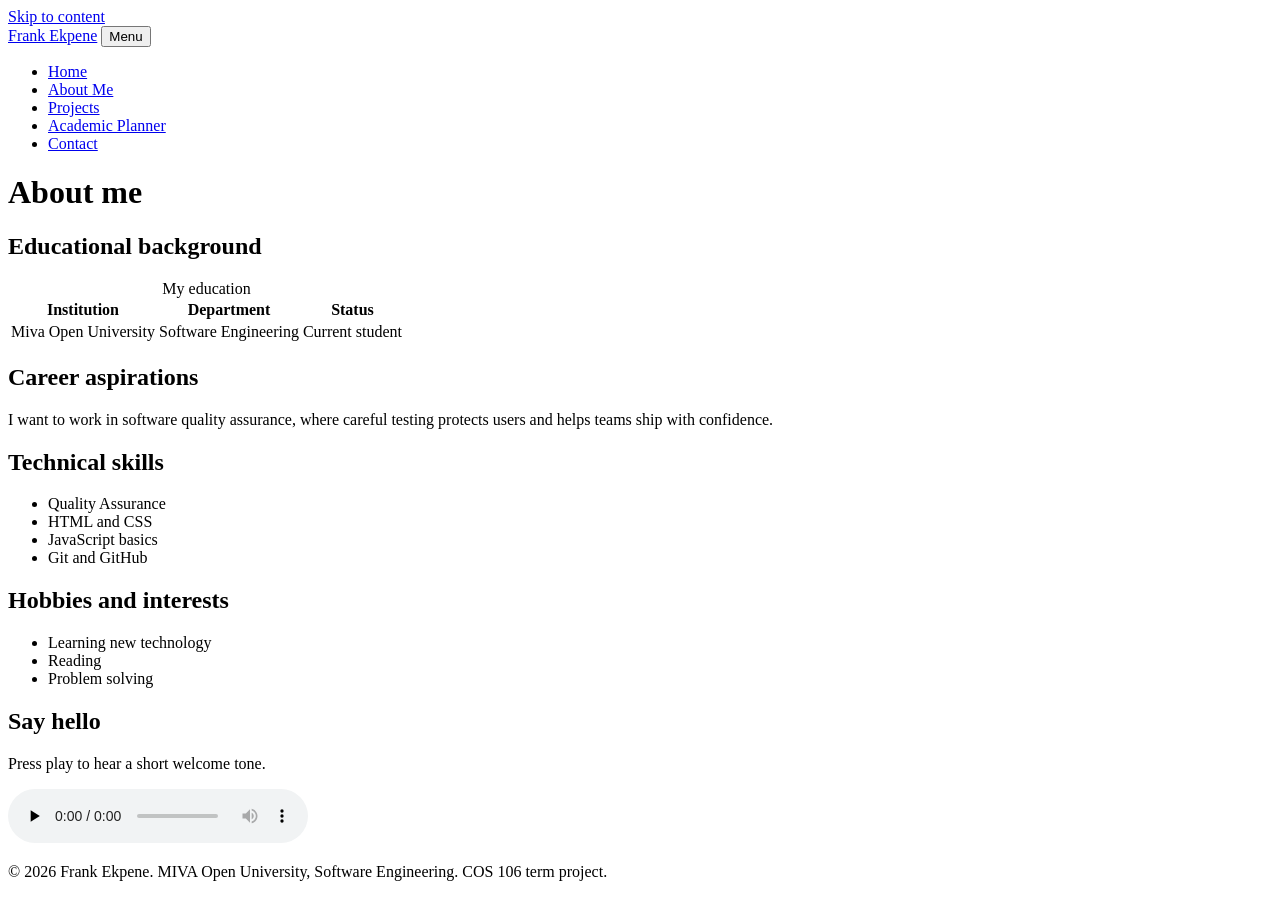
==== about.html @ 677bd1e2 "Add files via upload" ====
<!DOCTYPE html>
<html lang="en">
<head>
<meta charset="UTF-8">
<meta name="viewport" content="width=device-width, initial-scale=1">
<meta name="description" content="Frank Ekpene - student portfolio and academic planner, MIVA Open University.">
<title>About Me | Frank Ekpene</title>
<link rel="preconnect" href="https://fonts.googleapis.com">
<link rel="preconnect" href="https://fonts.gstatic.com" crossorigin>
<link href="https://fonts.googleapis.com/css2?family=Public+Sans:wght@400;600&amp;family=Sora:wght@600;700&amp;display=swap" rel="stylesheet">
<link rel="stylesheet" href="css/style.css">
</head>
<body>
<a class="skip" href="#main">Skip to content</a>
<header class="site-header">
<div class="bar">
<a class="brand" href="index.html">Frank Ekpene</a>
<button class="menu-btn" id="menuBtn" aria-expanded="false" aria-controls="nav">Menu</button>
<nav id="nav" aria-label="Main"><ul><li><a href="index.html">Home</a></li><li><a href="about.html" aria-current="page">About Me</a></li><li><a href="projects.html">Projects</a></li><li><a href="planner.html">Academic Planner</a></li><li><a href="contact.html">Contact</a></li></ul></nav>
</div>
</header>
<main id="main">
<h1>About me</h1>
<section class="panel">
<h2>Educational background</h2>
<table>
<caption>My education</caption>
<thead><tr><th scope="col">Institution</th><th scope="col">Department</th><th scope="col">Status</th></tr></thead>
<tbody><tr><td>Miva Open University</td><td>Software Engineering</td><td>Current student</td></tr></tbody>
</table>
</section>
<section class="panel">
<h2>Career aspirations</h2>
<p>I want to work in software quality assurance, where careful testing protects users and helps teams ship with confidence.</p>
</section>
<section class="panel two">
<div>
<h2>Technical skills</h2>
<ul>
<li>Quality Assurance</li>
<li>HTML and CSS</li>
<li>JavaScript basics</li>
<li>Git and GitHub</li>
</ul>
</div>
<div>
<h2>Hobbies and interests</h2>
<ul>
<li>Learning new technology</li>
<li>Reading</li>
<li>Problem solving</li>
</ul>
</div>
</section>
<section class="panel">
<h2>Say hello</h2>
<p>Press play to hear a short welcome tone.</p>
<audio controls preload="none"><source src="media/welcome.wav" type="audio/wav">Your browser does not support audio playback.</audio>
</section>
</main>
<footer class="site-footer"><p>&copy; 2026 Frank Ekpene. MIVA Open University, Software Engineering. COS 106 term project.</p></footer>
<script src="js/main.js"></script>
</body>
</html>
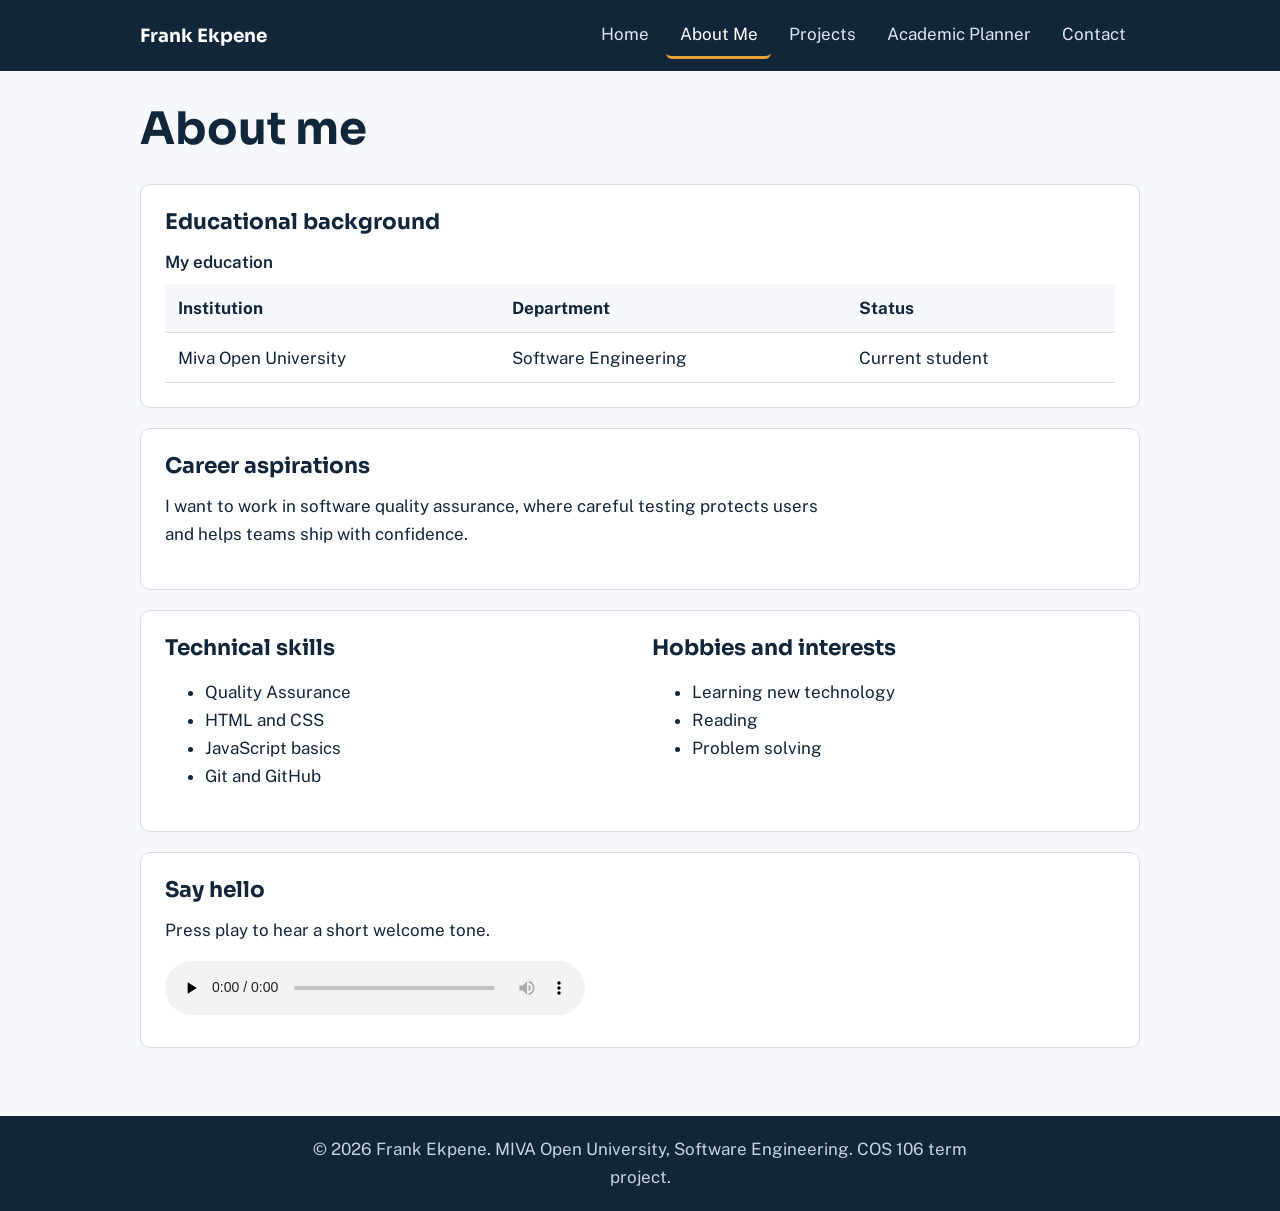
==== commit fdbb2f43: "Organize the portfolio into a proper folder structure and fix asset paths for the static site." ====
--- a/about.html
+++ b/about.html
@@ -7,7 +7,7 @@
 <title>About Me | Frank Ekpene</title>
 <link rel="preconnect" href="https://fonts.googleapis.com">
 <link rel="preconnect" href="https://fonts.gstatic.com" crossorigin>
-<link href="https://fonts.googleapis.com/css2?family=Public+Sans:wght@400;600&amp;family=Sora:wght@600;700&amp;display=swap" rel="stylesheet">
+<link href="https://fonts.googleapis.com/css2?family=Public+Sans:wght@400;600&family=Sora:wght@600;700&display=swap" rel="stylesheet">
 <link rel="stylesheet" href="css/style.css">
 </head>
 <body>
@@ -55,7 +55,7 @@
 <section class="panel">
 <h2>Say hello</h2>
 <p>Press play to hear a short welcome tone.</p>
-<audio controls preload="none"><source src="media/welcome.wav" type="audio/wav">Your browser does not support audio playback.</audio>
+<audio controls preload="none"><source src="welcome.wav" type="audio/wav">Your browser does not support audio playback.</audio>
 </section>
 </main>
 <footer class="site-footer"><p>&copy; 2026 Frank Ekpene. MIVA Open University, Software Engineering. COS 106 term project.</p></footer>
--- a/css/style.css
+++ b/css/style.css
@@ -0,0 +1,73 @@
+:root{--ink:#12263a;--paper:#f6f8fb;--card:#fff;--teal:#0f8b8d;--teal-d:#0a6567;--amber:#e9a23b;--line:#d6dee8;--err:#b3261e;--ok:#1b7a43}
+*{box-sizing:border-box}
+html{scroll-behavior:smooth}
+body{margin:0;font:400 1.0625rem/1.65 "Public Sans",system-ui,sans-serif;color:var(--ink);background:var(--paper)}
+h1,h2{font-family:Sora,system-ui,sans-serif;line-height:1.2;margin:0 0 .6em}
+h1{font-size:clamp(1.9rem,4vw,2.8rem)}
+h2{font-size:1.35rem}
+p{margin:0 0 1em;max-width:68ch}
+a{color:var(--teal-d)}
+:focus-visible{outline:3px solid var(--amber);outline-offset:2px}
+.skip{position:absolute;left:-999px;top:0;background:var(--ink);color:#fff;padding:.5rem 1rem}
+.skip:focus{left:0;z-index:20}
+.site-header{background:var(--ink);position:sticky;top:0;z-index:10}
+.bar{max-width:1040px;margin:auto;padding:.75rem 1.25rem;display:flex;align-items:center;justify-content:space-between;flex-wrap:wrap;gap:.5rem}
+.brand{font:700 1.15rem Sora,sans-serif;color:#fff;text-decoration:none}
+nav ul{list-style:none;margin:0;padding:0;display:flex;gap:.25rem}
+nav a{display:block;color:#dbe6f1;text-decoration:none;padding:.5rem .85rem;border-radius:6px;border-bottom:3px solid transparent;transition:background .2s,color .2s,border-color .2s}
+nav a:hover{background:rgba(255,255,255,.1);color:#fff}
+nav a[aria-current=page]{color:#fff;border-bottom-color:var(--amber)}
+.menu-btn{display:none;background:none;border:1px solid #5b7189;color:#fff;padding:.45rem .9rem;border-radius:6px;font:inherit;cursor:pointer}
+main{max-width:1040px;margin:auto;padding:2rem 1.25rem 3rem}
+.hero{display:grid;grid-template-columns:1.3fr 1fr;gap:2rem;align-items:center;padding:1rem 0 2rem}
+.kicker{color:var(--teal-d);font-weight:600;margin-bottom:.4rem}
+.lead{font-size:1.2rem}
+.portrait{width:100%;max-width:320px;height:auto;justify-self:center;border-radius:50%;border:6px solid var(--card);box-shadow:0 8px 24px rgba(18,38,58,.18);animation:rise .8s ease-out both}
+@keyframes rise{from{opacity:0;transform:scale(.94)}to{opacity:1;transform:none}}
+.panel{background:var(--card);border:1px solid var(--line);border-radius:10px;padding:1.5rem;margin-bottom:1.25rem}
+.panel.two{display:grid;grid-template-columns:1fr 1fr;gap:1.5rem}
+.links{padding-left:1.2rem}.links li{margin-bottom:.35rem}
+.btn{display:inline-block;background:var(--teal);color:#fff;border:2px solid var(--teal);padding:.65rem 1.2rem;border-radius:8px;font:600 1rem "Public Sans",sans-serif;text-decoration:none;cursor:pointer;transition:background .2s,border-color .2s,transform .2s}
+.btn:hover{background:var(--teal-d);border-color:var(--teal-d);transform:translateY(-2px)}
+.btn.ghost{background:transparent;color:var(--teal-d)}
+.btn.ghost:hover{background:var(--teal);color:#fff}
+.btn.small{padding:.4rem .9rem;font-size:.95rem}
+.cta{display:flex;gap:.75rem;flex-wrap:wrap}
+table{width:100%;border-collapse:collapse}
+caption{text-align:left;font-weight:600;margin-bottom:.5rem}
+th,td{text-align:left;padding:.65rem .8rem;border-bottom:1px solid var(--line)}
+th{background:var(--paper)}
+.grid{display:grid;grid-template-columns:repeat(auto-fit,minmax(280px,1fr));gap:1.25rem}
+.card{background:var(--card);border:1px solid var(--line);border-radius:10px;overflow:hidden;transition:transform .25s,box-shadow .25s}
+.card:hover{transform:translateY(-4px);box-shadow:0 10px 24px rgba(18,38,58,.12)}
+.card img{width:100%;height:auto;display:block}
+.card-body{padding:1.1rem 1.25rem 0}
+.tags{color:#4b6178;font-size:.95rem}
+label{display:block;font-weight:600;margin-bottom:.3rem}
+input,textarea{width:100%;font:inherit;padding:.65rem .8rem;border:1.5px solid #9fb0c2;border-radius:8px;background:#fff;color:var(--ink)}
+input.invalid,textarea.invalid{border-color:var(--err)}
+.field{margin-bottom:1rem}
+.row{display:flex;gap:.6rem}.row input{flex:1}
+.error{display:block;color:var(--err);min-height:1.2em;font-size:.95rem;margin-top:.25rem}
+.success{color:var(--ok);font-weight:600;margin-top:1rem}
+.muted{color:#4b6178}
+.tasks{list-style:none;padding:0;margin:1rem 0 0}
+.tasks li{display:flex;align-items:center;gap:.75rem;padding:.7rem .2rem;border-bottom:1px solid var(--line);animation:rise .3s ease-out both}
+.tasks input[type=checkbox]{width:1.3rem;height:1.3rem;flex:none;accent-color:var(--teal)}
+.tasks .text{flex:1;overflow-wrap:anywhere}
+.tasks li.done .text{text-decoration:line-through;color:#6b7f93}
+.del{background:none;border:1.5px solid var(--err);color:var(--err);border-radius:6px;padding:.3rem .7rem;font:inherit;cursor:pointer;transition:background .2s,color .2s}
+.del:hover{background:var(--err);color:#fff}
+audio{width:100%;max-width:420px}
+.site-footer{background:var(--ink);color:#c7d4e2;text-align:center;padding:1.2rem 1rem}
+.site-footer p{margin:0 auto}
+@media (max-width:720px){
+.menu-btn{display:block}
+nav{width:100%;display:none}
+nav.open{display:block}
+nav ul{flex-direction:column}
+.hero,.panel.two{grid-template-columns:1fr}
+.portrait{order:-1;max-width:220px}
+.row{flex-direction:column}
+}
+@media (prefers-reduced-motion:reduce){*{animation:none!important;transition:none!important;scroll-behavior:auto!important}}
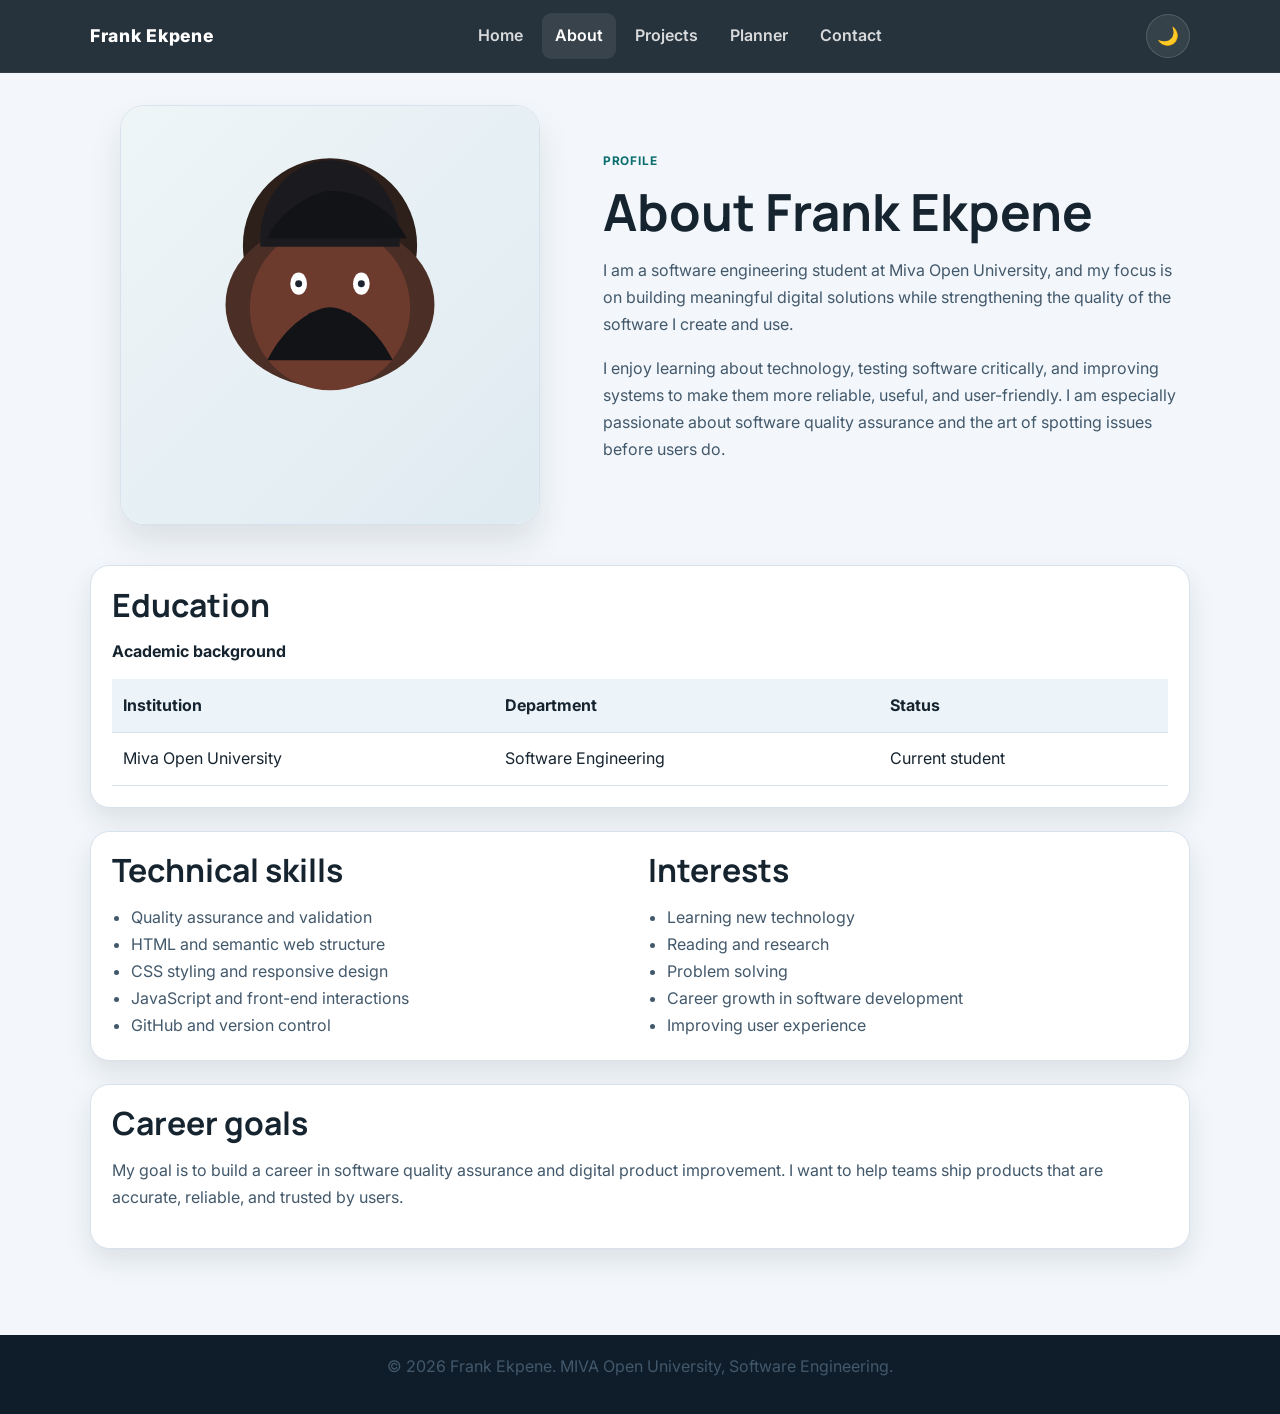
==== commit 14dbe0be: "Upgrade the portfolio with a polished landing page, dark mode, real project pages, and a personal pr" ====
--- a/about.html
+++ b/about.html
@@ -1,64 +1,123 @@
 <!DOCTYPE html>
 <html lang="en">
-<head>
-<meta charset="UTF-8">
-<meta name="viewport" content="width=device-width, initial-scale=1">
-<meta name="description" content="Frank Ekpene - student portfolio and academic planner, MIVA Open University.">
-<title>About Me | Frank Ekpene</title>
-<link rel="preconnect" href="https://fonts.googleapis.com">
-<link rel="preconnect" href="https://fonts.gstatic.com" crossorigin>
-<link href="https://fonts.googleapis.com/css2?family=Public+Sans:wght@400;600&family=Sora:wght@600;700&display=swap" rel="stylesheet">
-<link rel="stylesheet" href="css/style.css">
-</head>
-<body>
-<a class="skip" href="#main">Skip to content</a>
-<header class="site-header">
-<div class="bar">
-<a class="brand" href="index.html">Frank Ekpene</a>
-<button class="menu-btn" id="menuBtn" aria-expanded="false" aria-controls="nav">Menu</button>
-<nav id="nav" aria-label="Main"><ul><li><a href="index.html">Home</a></li><li><a href="about.html" aria-current="page">About Me</a></li><li><a href="projects.html">Projects</a></li><li><a href="planner.html">Academic Planner</a></li><li><a href="contact.html">Contact</a></li></ul></nav>
-</div>
-</header>
-<main id="main">
-<h1>About me</h1>
-<section class="panel">
-<h2>Educational background</h2>
-<table>
-<caption>My education</caption>
-<thead><tr><th scope="col">Institution</th><th scope="col">Department</th><th scope="col">Status</th></tr></thead>
-<tbody><tr><td>Miva Open University</td><td>Software Engineering</td><td>Current student</td></tr></tbody>
-</table>
-</section>
-<section class="panel">
-<h2>Career aspirations</h2>
-<p>I want to work in software quality assurance, where careful testing protects users and helps teams ship with confidence.</p>
-</section>
-<section class="panel two">
-<div>
-<h2>Technical skills</h2>
-<ul>
-<li>Quality Assurance</li>
-<li>HTML and CSS</li>
-<li>JavaScript basics</li>
-<li>Git and GitHub</li>
-</ul>
-</div>
-<div>
-<h2>Hobbies and interests</h2>
-<ul>
-<li>Learning new technology</li>
-<li>Reading</li>
-<li>Problem solving</li>
-</ul>
-</div>
-</section>
-<section class="panel">
-<h2>Say hello</h2>
-<p>Press play to hear a short welcome tone.</p>
-<audio controls preload="none"><source src="welcome.wav" type="audio/wav">Your browser does not support audio playback.</audio>
-</section>
-</main>
-<footer class="site-footer"><p>&copy; 2026 Frank Ekpene. MIVA Open University, Software Engineering. COS 106 term project.</p></footer>
-<script src="js/main.js"></script>
-</body>
+  <head>
+    <meta charset="UTF-8" />
+    <meta name="viewport" content="width=device-width, initial-scale=1.0" />
+    <meta name="description" content="Learn more about Frank Ekpene, a software engineering student focused on QA, frontend development, and academic growth." />
+    <meta name="keywords" content="Frank Ekpene, about me, software engineering student, QA, portfolio" />
+    <title>About | Frank Ekpene</title>
+    <link rel="stylesheet" href="css/style.css" />
+    <link rel="preconnect" href="https://fonts.googleapis.com" />
+    <link rel="preconnect" href="https://fonts.gstatic.com" crossorigin />
+    <link href="https://fonts.googleapis.com/css2?family=Inter:wght@400;500;600;700;800&family=Manrope:wght@600;700;800&display=swap" rel="stylesheet" />
+  </head>
+  <body>
+    <a class="skip-link" href="#main-content">Skip to content</a>
+
+    <header class="site-header">
+      <div class="container nav-wrap">
+        <a class="brand" href="index.html">Frank Ekpene</a>
+
+        <button class="menu-btn" id="menuBtn" aria-expanded="false" aria-controls="main-nav" aria-label="Toggle navigation">
+          Menu
+        </button>
+
+        <nav id="main-nav" aria-label="Main navigation">
+          <ul>
+            <li><a href="index.html">Home</a></li>
+            <li><a href="about.html" aria-current="page">About</a></li>
+            <li><a href="projects.html">Projects</a></li>
+            <li><a href="planner.html">Planner</a></li>
+            <li><a href="contact.html">Contact</a></li>
+          </ul>
+        </nav>
+
+        <button id="themeToggle" class="theme-toggle" type="button" aria-label="Toggle dark mode">
+          <span class="theme-toggle__icon" aria-hidden="true">🌙</span>
+        </button>
+      </div>
+    </header>
+
+    <main id="main-content" class="container page-shell">
+      <section class="profile-header">
+        <div class="profile-header__image">
+          <img src="images/profile.svg" alt="Frank Ekpene portrait" width="420" height="420" />
+        </div>
+
+        <div class="profile-header__content">
+          <p class="eyebrow">Profile</p>
+          <h1>About Frank Ekpene</h1>
+          <p>
+            I am a software engineering student at Miva Open University, and my focus is on building meaningful digital
+            solutions while strengthening the quality of the software I create and use.
+          </p>
+          <p>
+            I enjoy learning about technology, testing software critically, and improving systems to make them more
+            reliable, useful, and user-friendly. I am especially passionate about software quality assurance and the art of spotting issues before users do.
+          </p>
+        </div>
+      </section>
+
+      <section class="panel">
+        <h2>Education</h2>
+        <table>
+          <caption>Academic background</caption>
+          <thead>
+            <tr>
+              <th scope="col">Institution</th>
+              <th scope="col">Department</th>
+              <th scope="col">Status</th>
+            </tr>
+          </thead>
+          <tbody>
+            <tr>
+              <td>Miva Open University</td>
+              <td>Software Engineering</td>
+              <td>Current student</td>
+            </tr>
+          </tbody>
+        </table>
+      </section>
+
+      <section class="panel two-column">
+        <div>
+          <h2>Technical skills</h2>
+          <ul class="detail-list">
+            <li>Quality assurance and validation</li>
+            <li>HTML and semantic web structure</li>
+            <li>CSS styling and responsive design</li>
+            <li>JavaScript and front-end interactions</li>
+            <li>GitHub and version control</li>
+          </ul>
+        </div>
+
+        <div>
+          <h2>Interests</h2>
+          <ul class="detail-list">
+            <li>Learning new technology</li>
+            <li>Reading and research</li>
+            <li>Problem solving</li>
+            <li>Career growth in software development</li>
+            <li>Improving user experience</li>
+          </ul>
+        </div>
+      </section>
+
+      <section class="panel">
+        <h2>Career goals</h2>
+        <p>
+          My goal is to build a career in software quality assurance and digital product improvement. I want to help teams ship products that are accurate, reliable, and trusted by users.
+        </p>
+      </section>
+    </main>
+
+    <footer class="site-footer">
+      <div class="container footer-wrap">
+        <p>&copy; 2026 Frank Ekpene. MIVA Open University, Software Engineering.</p>
+      </div>
+    </footer>
+
+    <script src="js/main.js"></script>
+  </body>
 </html>
+
--- a/css/style.css
+++ b/css/style.css
@@ -1,73 +1,601 @@
-:root{--ink:#12263a;--paper:#f6f8fb;--card:#fff;--teal:#0f8b8d;--teal-d:#0a6567;--amber:#e9a23b;--line:#d6dee8;--err:#b3261e;--ok:#1b7a43}
-*{box-sizing:border-box}
-html{scroll-behavior:smooth}
-body{margin:0;font:400 1.0625rem/1.65 "Public Sans",system-ui,sans-serif;color:var(--ink);background:var(--paper)}
-h1,h2{font-family:Sora,system-ui,sans-serif;line-height:1.2;margin:0 0 .6em}
-h1{font-size:clamp(1.9rem,4vw,2.8rem)}
-h2{font-size:1.35rem}
-p{margin:0 0 1em;max-width:68ch}
-a{color:var(--teal-d)}
-:focus-visible{outline:3px solid var(--amber);outline-offset:2px}
-.skip{position:absolute;left:-999px;top:0;background:var(--ink);color:#fff;padding:.5rem 1rem}
-.skip:focus{left:0;z-index:20}
-.site-header{background:var(--ink);position:sticky;top:0;z-index:10}
-.bar{max-width:1040px;margin:auto;padding:.75rem 1.25rem;display:flex;align-items:center;justify-content:space-between;flex-wrap:wrap;gap:.5rem}
-.brand{font:700 1.15rem Sora,sans-serif;color:#fff;text-decoration:none}
-nav ul{list-style:none;margin:0;padding:0;display:flex;gap:.25rem}
-nav a{display:block;color:#dbe6f1;text-decoration:none;padding:.5rem .85rem;border-radius:6px;border-bottom:3px solid transparent;transition:background .2s,color .2s,border-color .2s}
-nav a:hover{background:rgba(255,255,255,.1);color:#fff}
-nav a[aria-current=page]{color:#fff;border-bottom-color:var(--amber)}
-.menu-btn{display:none;background:none;border:1px solid #5b7189;color:#fff;padding:.45rem .9rem;border-radius:6px;font:inherit;cursor:pointer}
-main{max-width:1040px;margin:auto;padding:2rem 1.25rem 3rem}
-.hero{display:grid;grid-template-columns:1.3fr 1fr;gap:2rem;align-items:center;padding:1rem 0 2rem}
-.kicker{color:var(--teal-d);font-weight:600;margin-bottom:.4rem}
-.lead{font-size:1.2rem}
-.portrait{width:100%;max-width:320px;height:auto;justify-self:center;border-radius:50%;border:6px solid var(--card);box-shadow:0 8px 24px rgba(18,38,58,.18);animation:rise .8s ease-out both}
-@keyframes rise{from{opacity:0;transform:scale(.94)}to{opacity:1;transform:none}}
-.panel{background:var(--card);border:1px solid var(--line);border-radius:10px;padding:1.5rem;margin-bottom:1.25rem}
-.panel.two{display:grid;grid-template-columns:1fr 1fr;gap:1.5rem}
-.links{padding-left:1.2rem}.links li{margin-bottom:.35rem}
-.btn{display:inline-block;background:var(--teal);color:#fff;border:2px solid var(--teal);padding:.65rem 1.2rem;border-radius:8px;font:600 1rem "Public Sans",sans-serif;text-decoration:none;cursor:pointer;transition:background .2s,border-color .2s,transform .2s}
-.btn:hover{background:var(--teal-d);border-color:var(--teal-d);transform:translateY(-2px)}
-.btn.ghost{background:transparent;color:var(--teal-d)}
-.btn.ghost:hover{background:var(--teal);color:#fff}
-.btn.small{padding:.4rem .9rem;font-size:.95rem}
-.cta{display:flex;gap:.75rem;flex-wrap:wrap}
-table{width:100%;border-collapse:collapse}
-caption{text-align:left;font-weight:600;margin-bottom:.5rem}
-th,td{text-align:left;padding:.65rem .8rem;border-bottom:1px solid var(--line)}
-th{background:var(--paper)}
-.grid{display:grid;grid-template-columns:repeat(auto-fit,minmax(280px,1fr));gap:1.25rem}
-.card{background:var(--card);border:1px solid var(--line);border-radius:10px;overflow:hidden;transition:transform .25s,box-shadow .25s}
-.card:hover{transform:translateY(-4px);box-shadow:0 10px 24px rgba(18,38,58,.12)}
-.card img{width:100%;height:auto;display:block}
-.card-body{padding:1.1rem 1.25rem 0}
-.tags{color:#4b6178;font-size:.95rem}
-label{display:block;font-weight:600;margin-bottom:.3rem}
-input,textarea{width:100%;font:inherit;padding:.65rem .8rem;border:1.5px solid #9fb0c2;border-radius:8px;background:#fff;color:var(--ink)}
-input.invalid,textarea.invalid{border-color:var(--err)}
-.field{margin-bottom:1rem}
-.row{display:flex;gap:.6rem}.row input{flex:1}
-.error{display:block;color:var(--err);min-height:1.2em;font-size:.95rem;margin-top:.25rem}
-.success{color:var(--ok);font-weight:600;margin-top:1rem}
-.muted{color:#4b6178}
-.tasks{list-style:none;padding:0;margin:1rem 0 0}
-.tasks li{display:flex;align-items:center;gap:.75rem;padding:.7rem .2rem;border-bottom:1px solid var(--line);animation:rise .3s ease-out both}
-.tasks input[type=checkbox]{width:1.3rem;height:1.3rem;flex:none;accent-color:var(--teal)}
-.tasks .text{flex:1;overflow-wrap:anywhere}
-.tasks li.done .text{text-decoration:line-through;color:#6b7f93}
-.del{background:none;border:1.5px solid var(--err);color:var(--err);border-radius:6px;padding:.3rem .7rem;font:inherit;cursor:pointer;transition:background .2s,color .2s}
-.del:hover{background:var(--err);color:#fff}
-audio{width:100%;max-width:420px}
-.site-footer{background:var(--ink);color:#c7d4e2;text-align:center;padding:1.2rem 1rem}
-.site-footer p{margin:0 auto}
-@media (max-width:720px){
-.menu-btn{display:block}
-nav{width:100%;display:none}
-nav.open{display:block}
-nav ul{flex-direction:column}
-.hero,.panel.two{grid-template-columns:1fr}
-.portrait{order:-1;max-width:220px}
-.row{flex-direction:column}
-}
-@media (prefers-reduced-motion:reduce){*{animation:none!important;transition:none!important;scroll-behavior:auto!important}}
+:root {
+  --bg: #f3f7fb;
+  --bg-strong: #eaf1f8;
+  --surface: #ffffff;
+  --surface-alt: #edf4f9;
+  --surface-strong: #dfeef8;
+  --text: #162430;
+  --text-soft: #42586b;
+  --accent: #0d8d8e;
+  --accent-strong: #0a6d6e;
+  --accent-soft: rgba(13, 141, 142, 0.12);
+  --line: #d8e2ec;
+  --highlight: #f5b94b;
+  --success: #1b7a43;
+  --danger: #c74343;
+  --shadow: rgba(16, 28, 39, 0.1);
+}
+
+body[data-theme="dark"] {
+  --bg: #0d1723;
+  --bg-strong: #101d2d;
+  --surface: #122333;
+  --surface-alt: #183047;
+  --surface-strong: #1a3a52;
+  --text: #ebf4ff;
+  --text-soft: #bfd0e3;
+  --accent: #63d0cf;
+  --accent-strong: #7fe5e1;
+  --accent-soft: rgba(99, 208, 207, 0.12);
+  --line: #28445d;
+  --highlight: #f9c768;
+  --success: #7fe0a6;
+  --danger: #ff8787;
+  --shadow: rgba(0, 0, 0, 0.35);
+}
+
+* { box-sizing: border-box; }
+
+html { scroll-behavior: smooth; }
+
+body {
+  margin: 0;
+  font-family: "Inter", sans-serif;
+  background: var(--bg);
+  color: var(--text);
+  line-height: 1.7;
+  transition: background 0.25s ease, color 0.25s ease;
+}
+
+img { max-width: 100%; display: block; }
+
+a { color: var(--accent-strong); }
+
+button, input, textarea {
+  font: inherit;
+}
+
+.skip-link {
+  position: absolute;
+  left: -9999px;
+  top: 0;
+  z-index: 100;
+  background: var(--text);
+  color: #fff;
+  padding: 0.7rem 1rem;
+  border-radius: 0 0 0.5rem 0;
+}
+
+.skip-link:focus {
+  left: 0;
+}
+
+.container {
+  width: min(1100px, calc(100% - 2rem));
+  margin: 0 auto;
+}
+
+.site-header {
+  position: sticky;
+  top: 0;
+  z-index: 20;
+  background: rgba(17, 29, 39, 0.9);
+  backdrop-filter: blur(12px);
+  border-bottom: 1px solid rgba(255, 255, 255, 0.06);
+}
+
+.nav-wrap {
+  display: flex;
+  align-items: center;
+  justify-content: space-between;
+  min-height: 72px;
+  gap: 1rem;
+}
+
+.brand {
+  color: #fff;
+  text-decoration: none;
+  font-weight: 800;
+  letter-spacing: 0.04em;
+  font-size: 1.1rem;
+}
+
+#main-nav ul {
+  list-style: none;
+  display: flex;
+  align-items: center;
+  gap: 0.4rem;
+  padding: 0;
+  margin: 0;
+}
+
+#main-nav a {
+  display: inline-block;
+  text-decoration: none;
+  color: rgba(255, 255, 255, 0.82);
+  padding: 0.6rem 0.8rem;
+  border-radius: 0.6rem;
+  font-weight: 600;
+  transition: background 0.2s ease, color 0.2s ease;
+}
+
+#main-nav a:hover,
+#main-nav a:focus-visible,
+#main-nav a[aria-current="page"] {
+  background: rgba(255, 255, 255, 0.08);
+  color: #fff;
+}
+
+.theme-toggle {
+  border: 1px solid rgba(255, 255, 255, 0.15);
+  background: rgba(255, 255, 255, 0.07);
+  color: #fff;
+  border-radius: 999px;
+  width: 44px;
+  height: 44px;
+  cursor: pointer;
+  transition: transform 0.2s ease, background 0.2s ease;
+}
+
+.theme-toggle:hover,
+.theme-toggle:focus-visible {
+  transform: translateY(-1px);
+  background: rgba(255, 255, 255, 0.12);
+}
+
+.theme-toggle__icon {
+  display: inline-block;
+  font-size: 1.1rem;
+}
+
+.menu-btn {
+  display: none;
+  background: rgba(255, 255, 255, 0.08);
+  border: 1px solid rgba(255, 255, 255, 0.12);
+  color: #fff;
+  border-radius: 0.6rem;
+  padding: 0.7rem 1rem;
+  cursor: pointer;
+}
+
+main {
+  padding-top: 2rem;
+  padding-bottom: 4rem;
+}
+
+.hero {
+  display: grid;
+  grid-template-columns: 1.15fr 0.85fr;
+  gap: 2rem;
+  align-items: center;
+  min-height: 72vh;
+}
+
+.hero__content,
+.profile-header__content {
+  max-width: 640px;
+}
+
+.eyebrow {
+  margin: 0 0 0.7rem;
+  color: var(--accent-strong);
+  font-weight: 700;
+  letter-spacing: 0.08em;
+  text-transform: uppercase;
+  font-size: 0.74rem;
+}
+
+h1, h2, h3 {
+  font-family: "Manrope", sans-serif;
+  line-height: 1.15;
+  margin-top: 0;
+}
+
+h1 {
+  font-size: clamp(2.3rem, 4vw, 4rem);
+  margin-bottom: 1rem;
+}
+
+h2 {
+  font-size: clamp(1.7rem, 2.5vw, 2.3rem);
+  margin-bottom: 0.9rem;
+}
+
+p {
+  margin-top: 0;
+  color: var(--text-soft);
+}
+
+.lead {
+  font-size: 1.08rem;
+}
+
+.cta-group {
+  display: flex;
+  flex-wrap: wrap;
+  gap: 0.9rem;
+  margin: 1.5rem 0 1.8rem;
+}
+
+.btn {
+  display: inline-flex;
+  align-items: center;
+  justify-content: center;
+  border-radius: 0.8rem;
+  padding: 0.8rem 1.35rem;
+  text-decoration: none;
+  border: 1px solid transparent;
+  font-weight: 700;
+  cursor: pointer;
+  transition: transform 0.2s ease, box-shadow 0.2s ease, background 0.2s ease;
+}
+
+.btn:hover,
+.btn:focus-visible {
+  transform: translateY(-1px);
+}
+
+.btn-primary {
+  background: linear-gradient(135deg, var(--accent), var(--accent-strong));
+  color: #fff;
+  box-shadow: 0 12px 24px var(--accent-soft);
+}
+
+.btn-secondary {
+  background: transparent;
+  color: var(--text);
+  border-color: var(--line);
+}
+
+.btn-small {
+  padding: 0.65rem 1rem;
+  font-size: 0.92rem;
+}
+
+.hero-stats {
+  list-style: none;
+  display: grid;
+  grid-template-columns: repeat(3, minmax(0, 1fr));
+  gap: 1rem;
+  padding: 0;
+  margin: 0;
+}
+
+.hero-stats li {
+  background: var(--surface);
+  border: 1px solid var(--line);
+  border-radius: 1rem;
+  padding: 1rem;
+  box-shadow: 0 12px 26px var(--shadow);
+}
+
+.hero-stats strong {
+  display: block;
+  color: var(--text);
+  margin-bottom: 0.3rem;
+  font-size: 1.05rem;
+}
+
+.hero-stats span {
+  color: var(--text-soft);
+  font-size: 0.91rem;
+}
+
+.hero__media {
+  display: flex;
+  justify-content: center;
+}
+
+.portrait-frame {
+  width: min(500px, 100%);
+  border-radius: 2rem;
+  background: linear-gradient(135deg, var(--surface), var(--surface-alt));
+  border: 1px solid var(--line);
+  box-shadow: 0 20px 40px var(--shadow);
+  overflow: hidden;
+}
+
+.portrait-frame img {
+  width: 100%;
+  height: auto;
+}
+
+.section-block {
+  padding-top: 2.5rem;
+}
+
+.section-heading {
+  margin-bottom: 1.5rem;
+}
+
+.about-preview,
+.feature-grid,
+.project-grid {
+  display: grid;
+  gap: 1.25rem;
+}
+
+.about-preview {
+  grid-template-columns: repeat(3, minmax(0, 1fr));
+}
+
+.about-preview__card,
+.feature-card,
+.project-card,
+.panel {
+  background: var(--surface);
+  border: 1px solid var(--line);
+  border-radius: 1.2rem;
+  box-shadow: 0 12px 26px var(--shadow);
+}
+
+.about-preview__card,
+.feature-card,
+.project-card__body,
+.panel {
+  padding: 1.3rem;
+}
+
+.feature-grid {
+  grid-template-columns: repeat(3, minmax(0, 1fr));
+}
+
+.chip-grid {
+  display: flex;
+  flex-wrap: wrap;
+  gap: 0.8rem;
+}
+
+.chip {
+  display: inline-flex;
+  align-items: center;
+  background: var(--accent-soft);
+  color: var(--text);
+  border: 1px solid var(--line);
+  border-radius: 999px;
+  padding: 0.7rem 1rem;
+  font-weight: 600;
+}
+
+.page-shell {
+  padding-top: 0.5rem;
+}
+
+.profile-header {
+  display: grid;
+  grid-template-columns: 0.9fr 1.1fr;
+  gap: 2rem;
+  align-items: center;
+  padding: 1.5rem 0 2.5rem;
+}
+
+.profile-header__image img {
+  width: min(420px, 100%);
+  margin: 0 auto;
+  border-radius: 1.5rem;
+  background: var(--surface);
+  border: 1px solid var(--line);
+  box-shadow: 0 18px 32px var(--shadow);
+}
+
+.panel {
+  margin-bottom: 1.4rem;
+}
+
+.two-column {
+  display: grid;
+  grid-template-columns: repeat(2, minmax(0, 1fr));
+  gap: 1rem;
+}
+
+.detail-list {
+  margin: 0;
+  padding-left: 1.2rem;
+  color: var(--text-soft);
+}
+
+table {
+  width: 100%;
+  border-collapse: collapse;
+}
+
+caption {
+  text-align: left;
+  font-weight: 700;
+  margin-bottom: 0.85rem;
+  color: var(--text);
+}
+
+th, td {
+  text-align: left;
+  padding: 0.8rem 0.7rem;
+  border-bottom: 1px solid var(--line);
+}
+
+th {
+  background: var(--surface-alt);
+}
+
+.project-grid {
+  grid-template-columns: repeat(3, minmax(0, 1fr));
+}
+
+.project-card {
+  overflow: hidden;
+}
+
+.project-card img {
+  width: 100%;
+  height: 220px;
+  object-fit: cover;
+  border-bottom: 1px solid var(--line);
+}
+
+.project-tag {
+  margin: 0 0 0.6rem;
+  color: var(--accent-strong);
+  font-size: 0.75rem;
+  font-weight: 800;
+  letter-spacing: 0.08em;
+  text-transform: uppercase;
+}
+
+.project-card h2 {
+  font-size: 1.5rem;
+  margin-bottom: 0.7rem;
+}
+
+.row {
+  display: flex;
+  gap: 0.7rem;
+}
+
+label {
+  display: block;
+  font-weight: 700;
+  margin-bottom: 0.4rem;
+}
+
+input, textarea {
+  width: 100%;
+  border: 1px solid var(--line);
+  border-radius: 0.8rem;
+  background: var(--surface);
+  color: var(--text);
+  padding: 0.8rem 0.9rem;
+}
+
+input:focus, textarea:focus {
+  outline: 2px solid var(--highlight);
+  outline-offset: 2px;
+}
+
+input.invalid, textarea.invalid {
+  border-color: var(--danger);
+}
+
+.field {
+  margin-bottom: 1rem;
+}
+
+.error {
+  display: block;
+  min-height: 1.2em;
+  color: var(--danger);
+  font-size: 0.9rem;
+  margin-top: 0.35rem;
+}
+
+.success {
+  margin-top: 1rem;
+  color: var(--success);
+  font-weight: 700;
+}
+
+.muted {
+  color: var(--text-soft);
+}
+
+.task-list {
+  list-style: none;
+  padding: 0;
+  margin: 1rem 0 0;
+}
+
+.task-list li {
+  display: flex;
+  align-items: center;
+  justify-content: space-between;
+  gap: 0.9rem;
+  border-bottom: 1px solid var(--line);
+  padding: 0.8rem 0;
+}
+
+.task-list li.done .task-text {
+  text-decoration: line-through;
+  color: var(--text-soft);
+}
+
+.task-left {
+  display: flex;
+  align-items: center;
+  gap: 0.8rem;
+  flex: 1;
+}
+
+.task-list input[type="checkbox"] {
+  width: 18px;
+  height: 18px;
+}
+
+.del {
+  border: 1px solid var(--danger);
+  background: transparent;
+  color: var(--danger);
+  border-radius: 0.6rem;
+  padding: 0.4rem 0.7rem;
+  cursor: pointer;
+}
+
+.site-footer {
+  background: #0f1d2a;
+  color: rgba(255, 255, 255, 0.8);
+  padding: 1.1rem 0;
+}
+
+.footer-wrap {
+  display: flex;
+  justify-content: center;
+}
+
+@media (max-width: 820px) {
+  .hero,
+  .profile-header,
+  .about-preview,
+  .feature-grid,
+  .project-grid,
+  .two-column {
+    grid-template-columns: 1fr;
+  }
+
+  .hero {
+    padding-top: 1rem;
+  }
+
+  .row {
+    flex-direction: column;
+  }
+}
+
+@media (max-width: 720px) {
+  .menu-btn {
+    display: block;
+  }
+
+  #main-nav {
+    display: none;
+    width: 100%;
+    order: 3;
+  }
+
+  #main-nav.open {
+    display: block;
+  }
+
+  #main-nav ul {
+    flex-direction: column;
+    padding: 0.6rem 0 1rem;
+  }
+
+  .hero-stats {
+    grid-template-columns: 1fr;
+  }
+}
+
+@media (prefers-reduced-motion: reduce) {
+  html { scroll-behavior: auto; }
+  *, *::before, *::after {
+    animation: none !important;
+    transition: none !important;
+  }
+}
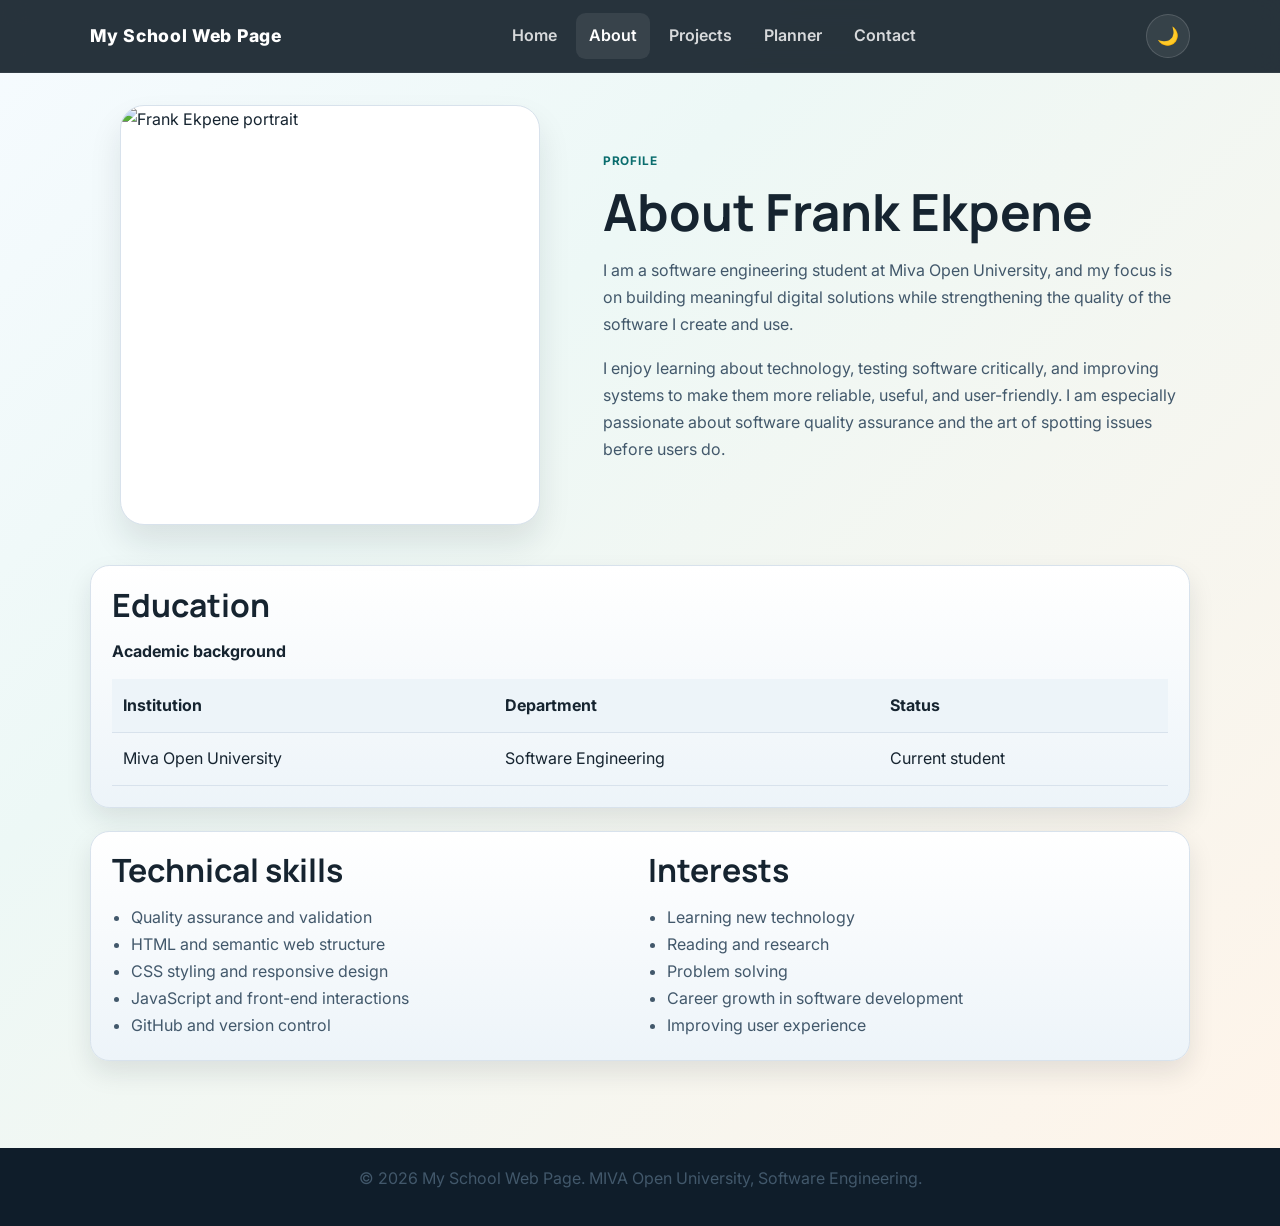
==== commit dbedb07f: "Rename the site branding to My School Web Page across the portfolio pages." ====
--- a/about.html
+++ b/about.html
@@ -3,9 +3,9 @@
   <head>
     <meta charset="UTF-8" />
     <meta name="viewport" content="width=device-width, initial-scale=1.0" />
-    <meta name="description" content="Learn more about Frank Ekpene, a software engineering student focused on QA, frontend development, and academic growth." />
-    <meta name="keywords" content="Frank Ekpene, about me, software engineering student, QA, portfolio" />
-    <title>About | Frank Ekpene</title>
+    <meta name="description" content="Learn more about Frank Ekpene and the My School Web Page profile." />
+    <meta name="keywords" content="My School Web Page, Frank Ekpene, about me, portfolio" />
+    <title>My School Web Page | About</title>
     <link rel="stylesheet" href="css/style.css" />
     <link rel="preconnect" href="https://fonts.googleapis.com" />
     <link rel="preconnect" href="https://fonts.gstatic.com" crossorigin />
@@ -16,7 +16,7 @@
 
     <header class="site-header">
       <div class="container nav-wrap">
-        <a class="brand" href="index.html">Frank Ekpene</a>
+        <a class="brand" href="index.html">My School Web Page</a>
 
         <button class="menu-btn" id="menuBtn" aria-expanded="false" aria-controls="main-nav" aria-label="Toggle navigation">
           Menu
@@ -102,22 +102,14 @@
           </ul>
         </div>
       </section>
-
-      <section class="panel">
-        <h2>Career goals</h2>
-        <p>
-          My goal is to build a career in software quality assurance and digital product improvement. I want to help teams ship products that are accurate, reliable, and trusted by users.
-        </p>
-      </section>
     </main>
 
     <footer class="site-footer">
       <div class="container footer-wrap">
-        <p>&copy; 2026 Frank Ekpene. MIVA Open University, Software Engineering.</p>
+        <p>&copy; 2026 My School Web Page. MIVA Open University, Software Engineering.</p>
       </div>
     </footer>
 
     <script src="js/main.js"></script>
   </body>
 </html>
-
--- a/css/style.css
+++ b/css/style.css
@@ -41,10 +41,14 @@
 body {
   margin: 0;
   font-family: "Inter", sans-serif;
-  background: var(--bg);
+  background: linear-gradient(135deg, #f6fbff 0%, #edf8f6 34%, #fff4e9 100%);
   color: var(--text);
   line-height: 1.7;
   transition: background 0.25s ease, color 0.25s ease;
+}
+
+body[data-theme="dark"] {
+  background: linear-gradient(135deg, #0e1b29 0%, #121f2e 38%, #101827 100%);
 }
 
 img { max-width: 100%; display: block; }
@@ -165,8 +169,8 @@
 
 .hero {
   display: grid;
-  grid-template-columns: 1.15fr 0.85fr;
-  gap: 2rem;
+  grid-template-columns: 1.2fr 0.8fr;
+  gap: 1.5rem;
   align-items: center;
   min-height: 72vh;
 }
@@ -262,7 +266,7 @@
 }
 
 .hero-stats li {
-  background: var(--surface);
+  background: linear-gradient(135deg, rgba(255,255,255,0.95), rgba(234,241,248,0.9));
   border: 1px solid var(--line);
   border-radius: 1rem;
   padding: 1rem;
@@ -284,20 +288,26 @@
 .hero__media {
   display: flex;
   justify-content: center;
+  align-items: center;
+  padding: 1rem 0;
 }
 
 .portrait-frame {
-  width: min(500px, 100%);
+  width: min(300px, 82vw);
   border-radius: 2rem;
-  background: linear-gradient(135deg, var(--surface), var(--surface-alt));
-  border: 1px solid var(--line);
+  background: linear-gradient(135deg, rgba(99, 208, 207, 0.18), rgba(245,185,75,0.18));
+  border: 1px solid rgba(13, 141, 142, 0.2);
   box-shadow: 0 20px 40px var(--shadow);
   overflow: hidden;
+  padding: 0.8rem;
 }
 
 .portrait-frame img {
   width: 100%;
   height: auto;
+  max-height: 360px;
+  object-fit: contain;
+  filter: drop-shadow(0 16px 24px rgba(15, 66, 96, 0.12));
 }
 
 .section-block {
@@ -323,7 +333,7 @@
 .feature-card,
 .project-card,
 .panel {
-  background: var(--surface);
+  background: linear-gradient(180deg, var(--surface), var(--surface-alt));
   border: 1px solid var(--line);
   border-radius: 1.2rem;
   box-shadow: 0 12px 26px var(--shadow);
@@ -349,7 +359,7 @@
 .chip {
   display: inline-flex;
   align-items: center;
-  background: var(--accent-soft);
+  background: linear-gradient(135deg, rgba(13,141,142,0.12), rgba(245,185,75,0.12));
   color: var(--text);
   border: 1px solid var(--line);
   border-radius: 999px;
@@ -590,6 +600,10 @@
   .hero-stats {
     grid-template-columns: 1fr;
   }
+
+  .portrait-frame {
+    width: min(260px, 75vw);
+  }
 }
 
 @media (prefers-reduced-motion: reduce) {
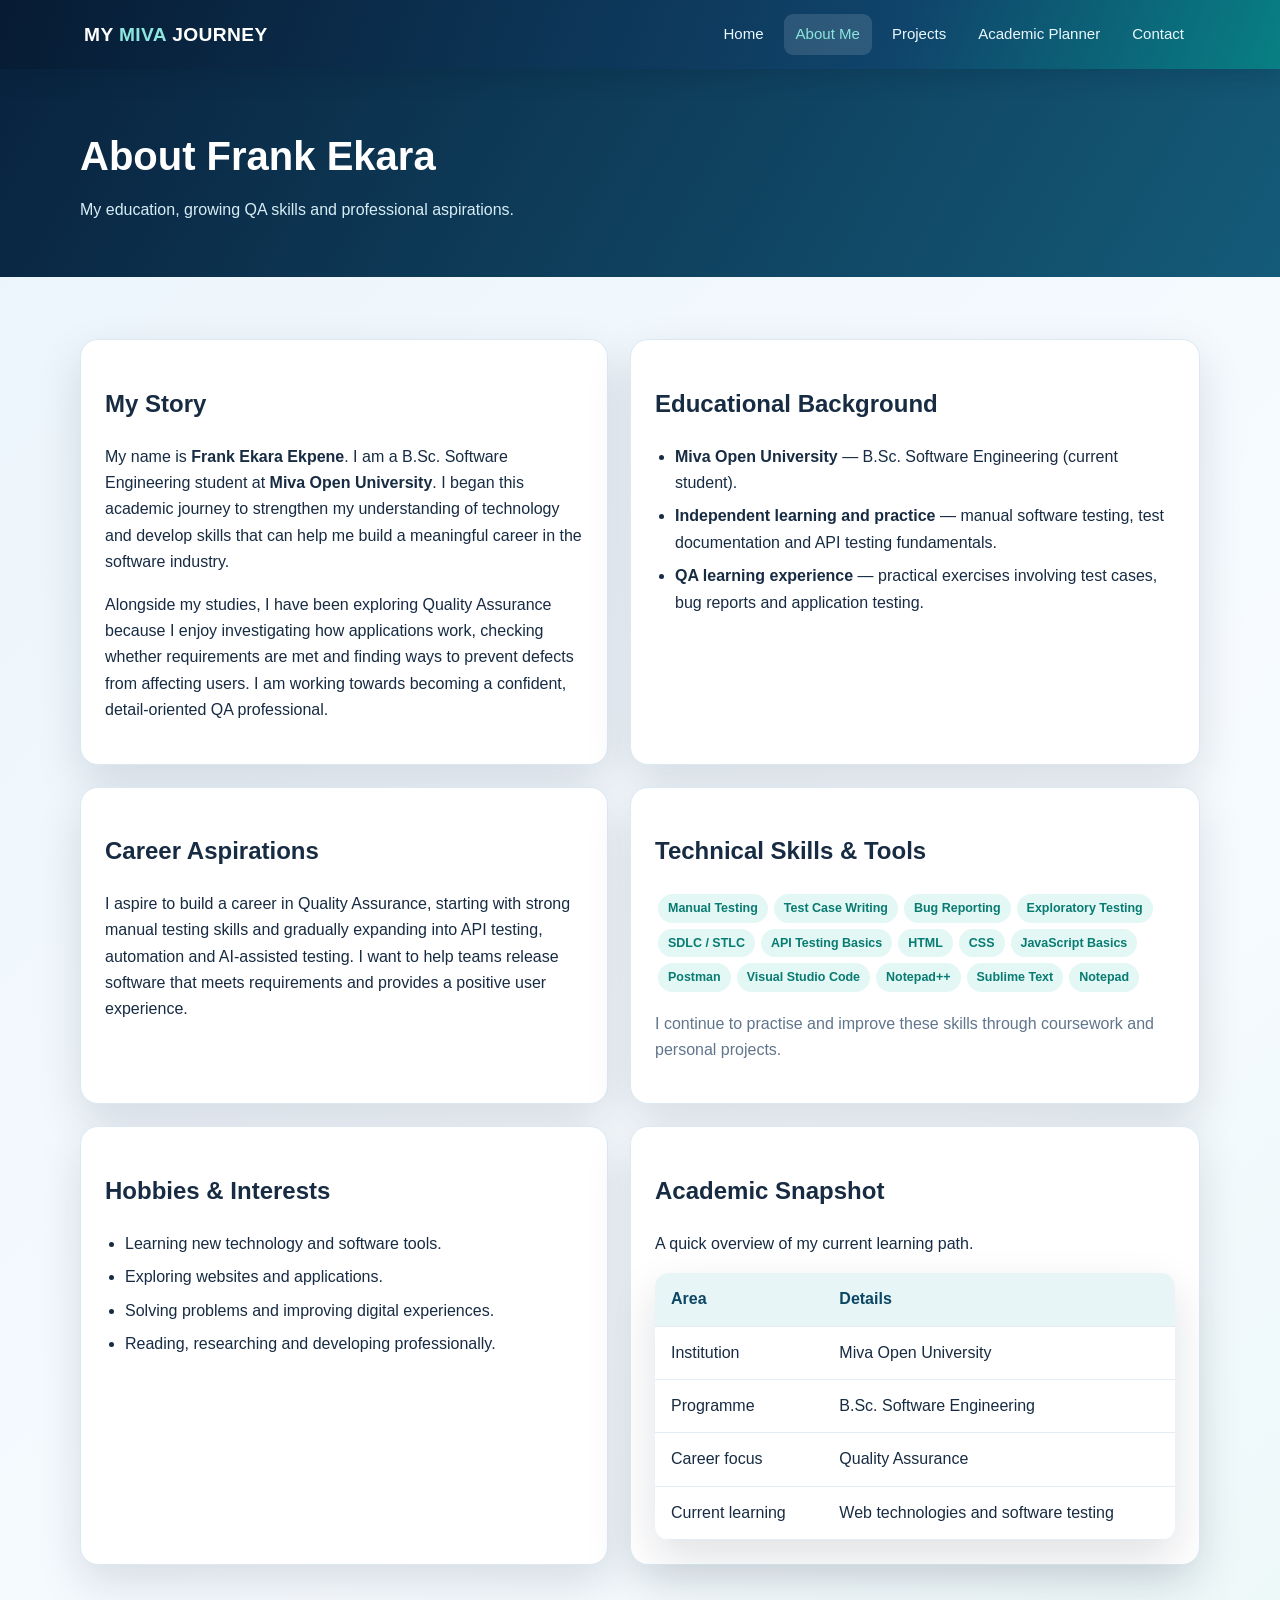
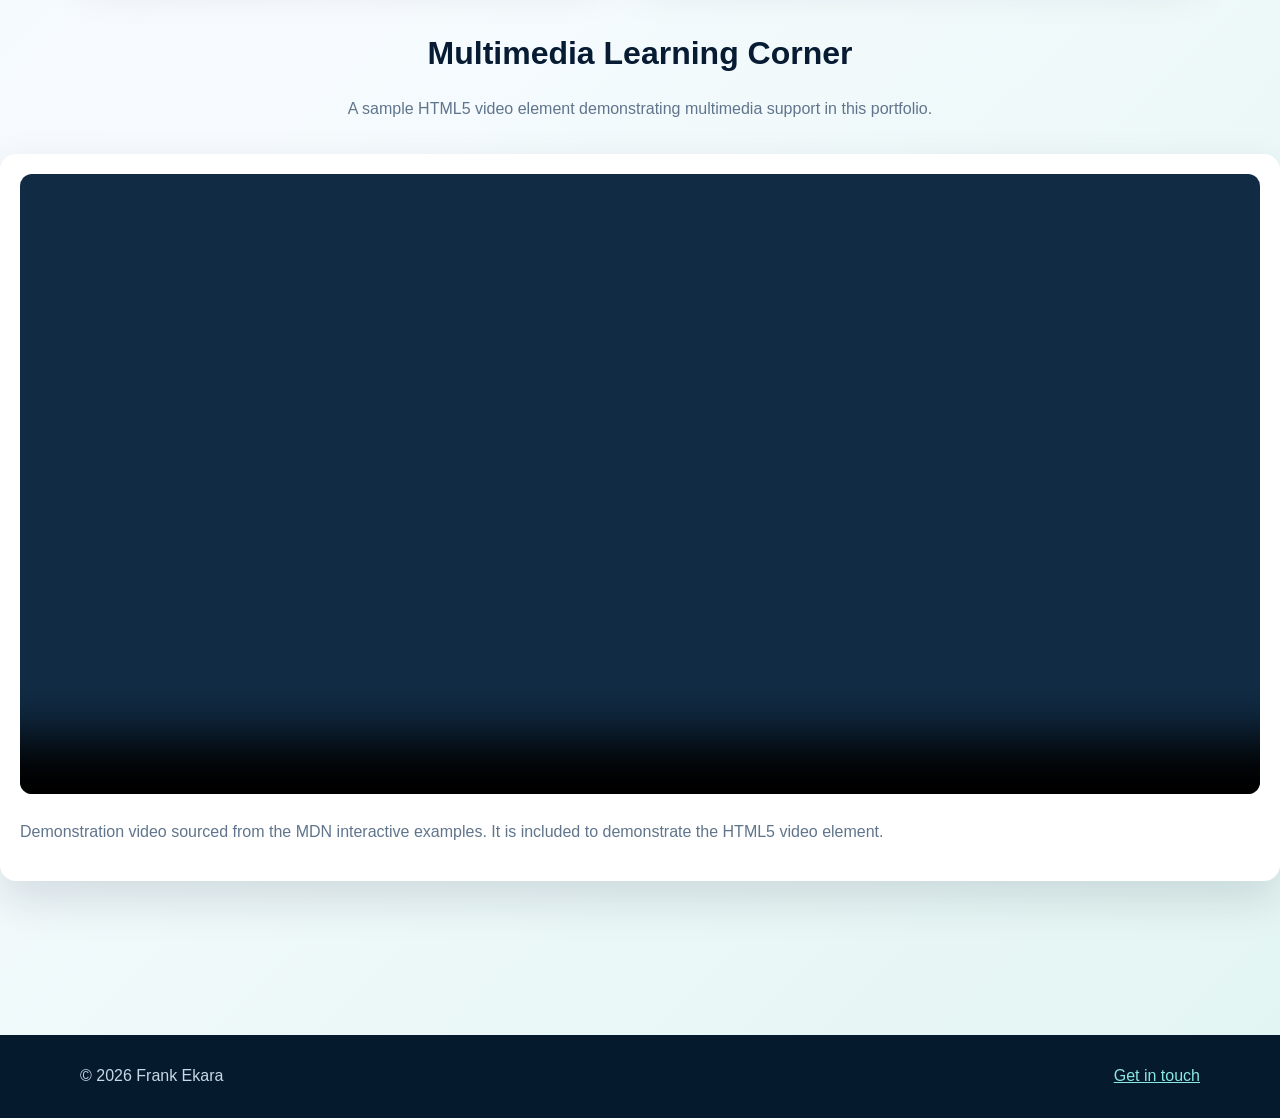
==== commit 084d1999: "Add files via upload" ====
--- a/about.html
+++ b/about.html
@@ -1,115 +1 @@
-<!DOCTYPE html>
-<html lang="en">
-  <head>
-    <meta charset="UTF-8" />
-    <meta name="viewport" content="width=device-width, initial-scale=1.0" />
-    <meta name="description" content="Learn more about Frank Ekpene and the My School Web Page profile." />
-    <meta name="keywords" content="My School Web Page, Frank Ekpene, about me, portfolio" />
-    <title>My School Web Page | About</title>
-    <link rel="stylesheet" href="css/style.css" />
-    <link rel="preconnect" href="https://fonts.googleapis.com" />
-    <link rel="preconnect" href="https://fonts.gstatic.com" crossorigin />
-    <link href="https://fonts.googleapis.com/css2?family=Inter:wght@400;500;600;700;800&family=Manrope:wght@600;700;800&display=swap" rel="stylesheet" />
-  </head>
-  <body>
-    <a class="skip-link" href="#main-content">Skip to content</a>
-
-    <header class="site-header">
-      <div class="container nav-wrap">
-        <a class="brand" href="index.html">My School Web Page</a>
-
-        <button class="menu-btn" id="menuBtn" aria-expanded="false" aria-controls="main-nav" aria-label="Toggle navigation">
-          Menu
-        </button>
-
-        <nav id="main-nav" aria-label="Main navigation">
-          <ul>
-            <li><a href="index.html">Home</a></li>
-            <li><a href="about.html" aria-current="page">About</a></li>
-            <li><a href="projects.html">Projects</a></li>
-            <li><a href="planner.html">Planner</a></li>
-            <li><a href="contact.html">Contact</a></li>
-          </ul>
-        </nav>
-
-        <button id="themeToggle" class="theme-toggle" type="button" aria-label="Toggle dark mode">
-          <span class="theme-toggle__icon" aria-hidden="true">🌙</span>
-        </button>
-      </div>
-    </header>
-
-    <main id="main-content" class="container page-shell">
-      <section class="profile-header">
-        <div class="profile-header__image">
-          <img src="images/profile.svg" alt="Frank Ekpene portrait" width="420" height="420" />
-        </div>
-
-        <div class="profile-header__content">
-          <p class="eyebrow">Profile</p>
-          <h1>About Frank Ekpene</h1>
-          <p>
-            I am a software engineering student at Miva Open University, and my focus is on building meaningful digital
-            solutions while strengthening the quality of the software I create and use.
-          </p>
-          <p>
-            I enjoy learning about technology, testing software critically, and improving systems to make them more
-            reliable, useful, and user-friendly. I am especially passionate about software quality assurance and the art of spotting issues before users do.
-          </p>
-        </div>
-      </section>
-
-      <section class="panel">
-        <h2>Education</h2>
-        <table>
-          <caption>Academic background</caption>
-          <thead>
-            <tr>
-              <th scope="col">Institution</th>
-              <th scope="col">Department</th>
-              <th scope="col">Status</th>
-            </tr>
-          </thead>
-          <tbody>
-            <tr>
-              <td>Miva Open University</td>
-              <td>Software Engineering</td>
-              <td>Current student</td>
-            </tr>
-          </tbody>
-        </table>
-      </section>
-
-      <section class="panel two-column">
-        <div>
-          <h2>Technical skills</h2>
-          <ul class="detail-list">
-            <li>Quality assurance and validation</li>
-            <li>HTML and semantic web structure</li>
-            <li>CSS styling and responsive design</li>
-            <li>JavaScript and front-end interactions</li>
-            <li>GitHub and version control</li>
-          </ul>
-        </div>
-
-        <div>
-          <h2>Interests</h2>
-          <ul class="detail-list">
-            <li>Learning new technology</li>
-            <li>Reading and research</li>
-            <li>Problem solving</li>
-            <li>Career growth in software development</li>
-            <li>Improving user experience</li>
-          </ul>
-        </div>
-      </section>
-    </main>
-
-    <footer class="site-footer">
-      <div class="container footer-wrap">
-        <p>&copy; 2026 My School Web Page. MIVA Open University, Software Engineering.</p>
-      </div>
-    </footer>
-
-    <script src="js/main.js"></script>
-  </body>
-</html>
+<!doctype html><html lang="en"><head><meta charset="utf-8"><meta name="viewport" content="width=device-width,initial-scale=1"><title>About Me | My Miva Journey</title><link rel="stylesheet" href="style.css"><script src="script.js" defer></script></head><body><header class="site-header"><div class="nav-wrap"><a class="brand" href="index.html">MY <span>MIVA</span> JOURNEY</a><nav aria-label="Main navigation"><a href="index.html">Home</a><a aria-current="page" href="about.html">About Me</a><a href="projects.html">Projects</a><a href="planner.html">Academic Planner</a><a href="contact.html">Contact</a></nav></div></header><main><section class="page-hero"><div class="container"><h1>About Frank Ekara</h1><p>My education, growing QA skills and professional aspirations.</p></div></section><section class="section"><div class="container"><div class="content-grid"><article class="card"><h2>My Story</h2><p>My name is <strong>Frank Ekara Ekpene</strong>. I am a B.Sc. Software Engineering student at <strong>Miva Open University</strong>. I began this academic journey to strengthen my understanding of technology and develop skills that can help me build a meaningful career in the software industry.</p><p>Alongside my studies, I have been exploring Quality Assurance because I enjoy investigating how applications work, checking whether requirements are met and finding ways to prevent defects from affecting users. I am working towards becoming a confident, detail-oriented QA professional.</p></article><article class="card"><h2>Educational Background</h2><ul class="list-clean"><li><strong>Miva Open University</strong> — B.Sc. Software Engineering (current student).</li><li><strong>Independent learning and practice</strong> — manual software testing, test documentation and API testing fundamentals.</li><li><strong>QA learning experience</strong> — practical exercises involving test cases, bug reports and application testing.</li></ul></article><article class="card"><h2>Career Aspirations</h2><p>I aspire to build a career in Quality Assurance, starting with strong manual testing skills and gradually expanding into API testing, automation and AI-assisted testing. I want to help teams release software that meets requirements and provides a positive user experience.</p></article><article class="card"><h2>Technical Skills & Tools</h2><div><span class="tag">Manual Testing</span><span class="tag">Test Case Writing</span><span class="tag">Bug Reporting</span><span class="tag">Exploratory Testing</span><span class="tag">SDLC / STLC</span><span class="tag">API Testing Basics</span><span class="tag">HTML</span><span class="tag">CSS</span><span class="tag">JavaScript Basics</span><span class="tag">Postman</span><span class="tag">Visual Studio Code</span><span class="tag">Notepad++</span><span class="tag">Sublime Text</span><span class="tag">Notepad</span></div><p class="muted">I continue to practise and improve these skills through coursework and personal projects.</p></article><article class="card"><h2>Hobbies & Interests</h2><ul class="list-clean"><li>Learning new technology and software tools.</li><li>Exploring websites and applications.</li><li>Solving problems and improving digital experiences.</li><li>Reading, researching and developing professionally.</li></ul></article><article class="card"><h2>Academic Snapshot</h2><p>A quick overview of my current learning path.</p><div class="table-wrap"><table><thead><tr><th>Area</th><th>Details</th></tr></thead><tbody><tr><td>Institution</td><td>Miva Open University</td></tr><tr><td>Programme</td><td>B.Sc. Software Engineering</td></tr><tr><td>Career focus</td><td>Quality Assurance</td></tr><tr><td>Current learning</td><td>Web technologies and software testing</td></tr></tbody></table></div></article></div></div><section class="section"><div class="section-heading"><h2>Multimedia Learning Corner</h2><p>A sample HTML5 video element demonstrating multimedia support in this portfolio.</p></div><div class="media-box"><video controls preload="metadata" poster="images/frank-profile.png"><source src="https://interactive-examples.mdn.mozilla.net/media/cc0-videos/flower.mp4" type="video/mp4">Your browser does not support HTML5 video.</video><p class="muted">Demonstration video sourced from the MDN interactive examples. It is included to demonstrate the HTML5 video element.</p></div></section></div></section></main><footer class="site-footer"><div class="container footer-inner"><span>© <span data-year></span> Frank Ekara</span><a href="contact.html">Get in touch</a></div></footer></body></html>
--- a/style.css
+++ b/style.css
@@ -0,0 +1,4 @@
+:root{--navy:#071b33;--blue:#123d68;--teal:#18b6a4;--cyan:#8be7df;--ink:#172b42;--muted:#60758c;--paper:#f3f8fc;--white:#fff;--gold:#f2bd70;--shadow:0 18px 45px rgba(4,24,48,.13)}
+*{box-sizing:border-box}html{scroll-behavior:smooth}body{margin:0;font-family:Inter,Segoe UI,Arial,sans-serif;color:var(--ink);background:linear-gradient(135deg,#eaf4fb,#f7fbff 48%,#e2f5f2);line-height:1.65}a{color:inherit}.site-header{background:linear-gradient(110deg,var(--navy),#10446b 70%,#087f83);color:white;position:sticky;top:0;z-index:10;box-shadow:0 6px 25px #061a2d33}.nav-wrap{max-width:1160px;margin:auto;padding:14px 24px;display:flex;align-items:center;justify-content:space-between;gap:22px}.brand{font-weight:850;font-size:1.2rem;letter-spacing:.4px;text-decoration:none}.brand span{color:var(--cyan)}nav{display:flex;gap:8px;flex-wrap:wrap}nav a{color:#eaf8ff;text-decoration:none;padding:8px 12px;border-radius:9px;font-size:.94rem}nav a:hover,nav a[aria-current=page]{background:#ffffff20;color:var(--cyan)}.container{width:min(1120px,calc(100% - 40px));margin:auto}.hero{background:radial-gradient(circle at 85% 20%,#1e8d91 0,transparent 28%),linear-gradient(125deg,#071b33,#10446b 65%,#087d82);color:#fff;padding:76px 0 82px;overflow:hidden;position:relative}.hero:after{content:"";position:absolute;width:500px;height:500px;border:1px solid #ffffff1b;border-radius:50%;right:-140px;top:-220px;box-shadow:0 0 0 55px #ffffff08,0 0 0 110px #ffffff06}.hero-grid{display:grid;grid-template-columns:1.2fr .8fr;align-items:center;gap:55px;position:relative;z-index:1}.eyebrow{color:var(--cyan);font-weight:750;letter-spacing:2px;text-transform:uppercase;font-size:.78rem}.hero h1{font-size:clamp(2.6rem,6vw,4.7rem);line-height:1.04;margin:12px 0}.hero h1 span{color:var(--gold)}.hero p{font-size:1.1rem;color:#e0edf7;max-width:650px}.hero-photo{width:min(290px,75vw);aspect-ratio:1;object-fit:cover;object-position:center 30%;border-radius:50%;border:7px solid #ffffffd9;box-shadow:0 22px 60px #0005;display:block;margin:auto}.button{display:inline-block;margin:10px 10px 0 0;padding:11px 19px;border-radius:10px;text-decoration:none;font-weight:750;background:var(--teal);color:#05283a;transition:.2s}.button:hover{transform:translateY(-3px);box-shadow:0 9px 22px #0003}.button.outline{background:transparent;color:#fff;border:1px solid #ffffff88}.section{padding:62px 0}.section-heading{text-align:center;margin:0 auto 32px;max-width:700px}.section-heading h2{font-size:2rem;color:var(--navy);margin:0 0 8px}.section-heading p,.muted{color:var(--muted)}.cards{display:grid;grid-template-columns:repeat(3,1fr);gap:20px}.card{background:#fff;border:1px solid #dce9f2;border-radius:18px;padding:24px;box-shadow:var(--shadow)}.card h3{color:#0c4569;margin-top:0}.icon{font-size:1.7rem}.tag{display:inline-block;background:#e3f7f4;color:#087b72;padding:4px 10px;border-radius:99px;font-size:.78rem;font-weight:750;margin:3px}.page-hero{padding:54px 0;background:linear-gradient(120deg,#09233f,#145b79);color:#fff}.page-hero h1{font-size:2.5rem;margin:0}.page-hero p{color:#d7edf5;margin:8px 0 0}.content-grid{display:grid;grid-template-columns:1fr 1fr;gap:22px}.list-clean{padding-left:20px}.list-clean li{margin:7px 0}.table-wrap{overflow-x:auto;background:#fff;border-radius:14px;box-shadow:var(--shadow)}table{width:100%;border-collapse:collapse;min-width:520px}th,td{text-align:left;padding:13px 16px;border-bottom:1px solid #e5edf3}th{background:#e8f5f7;color:#0b4663}.project-visual{height:150px;border-radius:12px;background:linear-gradient(135deg,#0b2440,#176a7c);display:grid;place-items:center;color:#b7f5e9;font-size:2.6rem;margin-bottom:18px}.project-visual span{font-size:.82rem;display:block;color:#fff}.form-card{max-width:760px;margin:auto;background:white;padding:30px;border-radius:18px;box-shadow:var(--shadow)}.form-grid{display:grid;grid-template-columns:1fr 1fr;gap:16px}.field{display:flex;flex-direction:column;gap:6px;margin-bottom:15px}.field.full{grid-column:1/-1}label{font-weight:700;color:#183d5b}input,textarea{font:inherit;padding:12px 13px;border:1px solid #c9d9e5;border-radius:9px;background:#fbfdff}input:focus,textarea:focus{outline:3px solid #18b6a433;border-color:var(--teal)}textarea{min-height:135px;resize:vertical}.status{margin-top:12px;font-weight:700}.task-entry{display:flex;gap:10px;margin-bottom:20px}.task-entry input{flex:1}.task-list{list-style:none;padding:0;margin:0}.task-item{display:flex;align-items:center;gap:12px;padding:13px 14px;background:#fff;border:1px solid #e0ebf2;border-radius:11px;margin:9px 0}.task-item .task-text{flex:1}.task-item.done .task-text{text-decoration:line-through;color:#8293a3}.small-btn{border:0;border-radius:8px;padding:7px 10px;cursor:pointer;font-weight:700}.delete-btn{background:#ffe9e8;color:#a22}.empty{text-align:center;color:var(--muted);padding:22px}.media-box{background:#fff;padding:20px;border-radius:16px;box-shadow:var(--shadow)}video{width:100%;border-radius:12px;background:#102b43}.site-footer{background:#061a2d;color:#c7d8e7;padding:28px 0;margin-top:30px}.footer-inner{display:flex;justify-content:space-between;gap:20px;flex-wrap:wrap}.site-footer a{color:var(--cyan)}.notice{background:#e7f7f4;border-left:4px solid var(--teal);padding:14px 17px;border-radius:8px}.skip-link{position:absolute;left:-999px}.skip-link:focus{left:10px;top:10px;background:#fff;padding:10px;z-index:99}
+@media(max-width:800px){.hero-grid,.content-grid{grid-template-columns:1fr}.hero-grid{text-align:center}.hero p{margin-left:auto;margin-right:auto}.cards{grid-template-columns:1fr 1fr}.nav-wrap{align-items:flex-start;flex-direction:column}nav{gap:3px}nav a{padding:7px 9px}}
+@media(max-width:560px){.cards,.form-grid{grid-template-columns:1fr}.container{width:min(100% - 28px,1120px)}.hero{padding:52px 0}.hero-photo{width:220px}.page-hero h1{font-size:2rem}.section{padding:45px 0}.task-entry{flex-direction:column}.form-card{padding:20px}}
